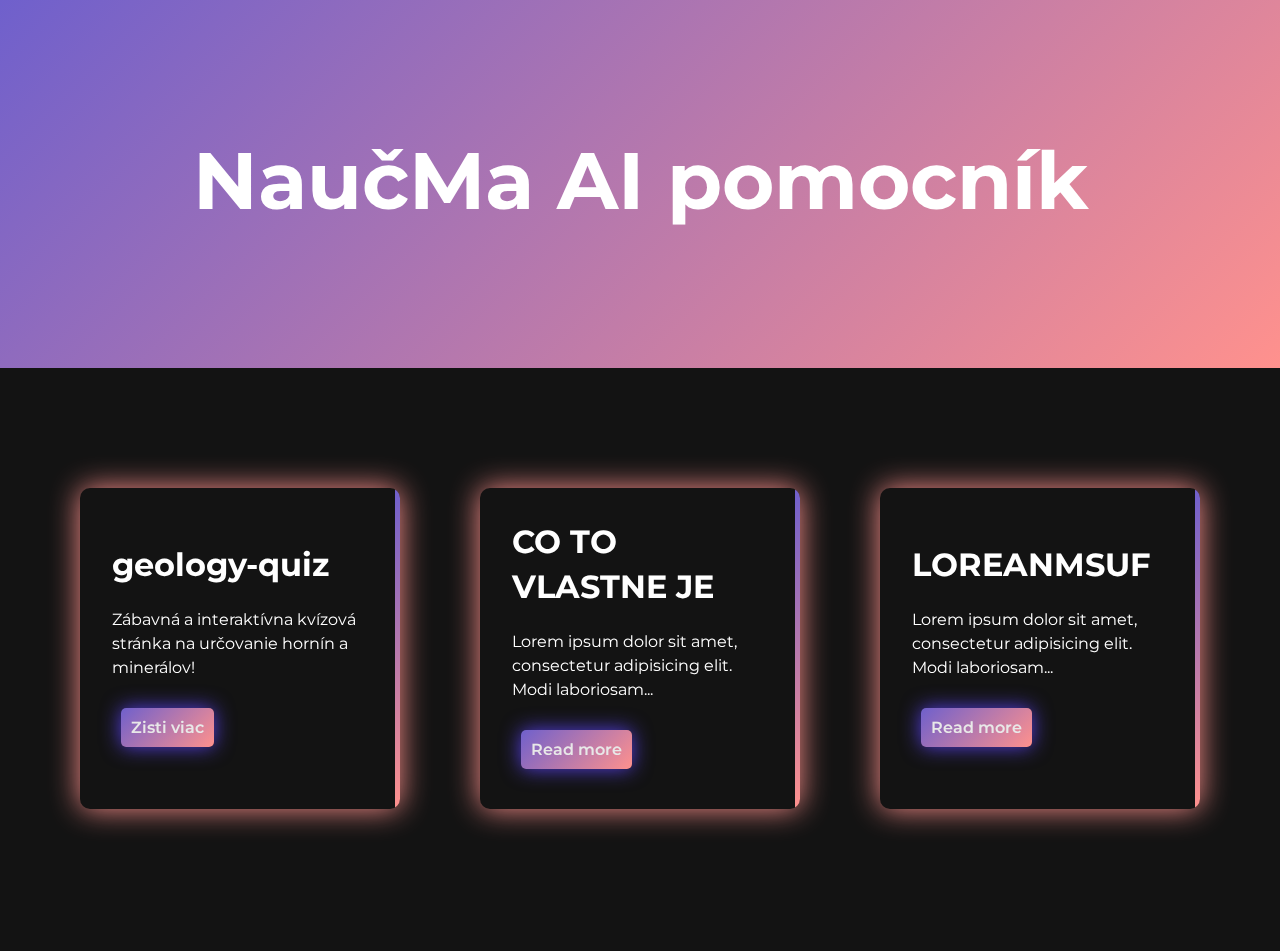
==== Ai-part.html @ 34974630 "Add files via upload" ====
<!DOCTYPE html>
<html lang="en">
<head>
  <meta charset="UTF-8">
  <meta name="viewport" content="width=device-width, initial-scale=1.0">
  <title>NaučMa</title>
  <link rel="stylesheet" href="ai.css">
  <link rel="icon" type="image/x-icon" href="letters.png">
</head>
<body>

  <div id="space">
    <h1 id="podnadpis">NaučMa AI pomocník</h1>
  </div>
  
  <div id="cards">
    <div class="card">
      <div class="content">
        <p class="heading">geology-quiz</p>
        <p class="para">Zábavná a interaktívna kvízová stránka na určovanie hornín a minerálov!</p>
        <a href="page-1.html">
          <button class="btn">Zisti viac</button>
          </a>
      </div>
    </div>
    <div class="card">
      <div class="content">
        <p class="heading">CO TO VLASTNE JE</p>
        <p class="para">Lorem ipsum dolor sit amet, consectetur adipisicing elit. Modi laboriosam...</p>
        <a href="">
          <button class="btn">Read more</button>
          </a>
      </div>
    </div>
    <div class="card">
      <div class="content">
        <p class="heading">LOREANMSUF</p>
        <p class="para">Lorem ipsum dolor sit amet, consectetur adipisicing elit. Modi laboriosam...</p>
        <a href="">
        <button class="btn">Read more</button>
        </a>
      </div>
    </div>
  </div>
</body>
<footer>
  <p id="fot">Version 1.4.3</p>
</footer>
</html>
---- ai.css ----
@import url('https://fonts.googleapis.com/css2?family=DM+Sans:ital,opsz,wght@0,9..40,100..1000;1,9..40,100..1000&family=Montserrat:ital,wght@0,100..900;1,100..900&display=swap');



:root {
  --background: #131313;
  --buttons: #7362ca;
  --buttons-hover: #ff918d;
  --button-text:#ffffff;
  --text: #ffffff;
  --nadpis: #6f60cc;
  --popups: #f8f9fa;
  --podnadpis: #222222;
}

* {
  margin: 0;
  padding: 0;
  box-sizing: border-box;
}

html, body {
  width: 100%;
  height: 100%;
  overflow-x: hidden;
}

body {
  display: block;
  font-family: "Montserrat";
  background-color: var(--background);
  line-height: 1.4
}

p {
  font-size: 16px
}

header {
  color: #96BB7C;
  margin-top: 100px;
  margin-bottom: 100px;
}

#Nadpis {
  font-size: 16rem;
  letter-spacing: 10px;
  top: 60px;
  background-image: linear-gradient(#6f60cc, #ff918d);
  color: transparent;
  background-clip: text;
  margin-bottom: 0.5rem;
  text-align: center;
}

#podnadpis {
  font-size: 80px;
  color: var(--text);
  margin-bottom: 1rem;
  margin-top: 10px;
  text-align: center;
}
#podpodnadpis{
  font-size: 20px;
  color: var(--text);
  margin-bottom: 9rem;
  margin-top: 10px;
  text-align: center;
}
#headbt {
  display: flex;
  justify-content: space-evenly;
}

#buttonss {
  display: flex;
  justify-content: space-evenly;
}

#space {
  background: linear-gradient(-45deg, #ff918d 0%, #6f60cc 100%);
  padding: 9%;  
  width: 100%;
  box-sizing: border-box;
  height: auto; 
  margin: 0; 
}

#cards{
  display: flex;
  justify-content: space-evenly;
  margin-top: 120px;
  margin-bottom: 120px;
}

button {
  font-family: "Montserrat";
  margin: 0.5rem 9px;
  align-self: center;
  padding: 12px 30px;
  font-size: 1rem;
  font-weight: bold;
  color: var(--button-text);
  background-color: var(--buttons);
  border: none;
  border-radius: 5px;
  cursor: pointer;
  transition: background-color 0.3s ease, transform 0.2s ease;
}

button:hover {
  background-color: var(--buttons-hover);
  transform: scale(1.05);
}


.card {
  position: relative;
  display: flex;
  align-items: center;
  justify-content: center;
  width: 320px;
  box-shadow: 0 0px 30px #ff918d;
  padding: 32px;
  overflow: hidden;
  border-radius: 10px;
  transition: all 0.5s cubic-bezier(0.23, 1, 0.320, 1);
}

.content {
  display: flex;
  flex-direction: column;
  align-items: flex-start;
  gap: 20px;
  color: white;
  transition: all 0.5s cubic-bezier(0.23, 1, 0.320, 1);
}

.content .heading {
  font-weight: 700;
  font-size: 32px;
}

.content .para {
  line-height: 1.5;
}

.content .btn {
  color: #e8e8e8;
  text-decoration: none;
  padding: 10px;
  font-weight: 600;
  border: none;
  cursor: pointer;
  background: linear-gradient(-45deg, #ff918d 0%, #6f60cc 100%);
  border-radius: 5px;
  box-shadow: 0 0px 20px #553fe2;
}

.card::before {
  content: "";
  position: absolute;
  right: 0;
  bottom: 0;
  width: 5px;
  height: 100%;
  background: linear-gradient(-45deg, #ff918d 0%, #6f60cc 100%);
  z-index: -1;
  transition: all 0.5s cubic-bezier(0.23, 1, 0.320, 1);
}

.card:hover::before {
  width: 100%;
}

.card:hover {
  box-shadow: none;
  color: white;
}

.card:hover .btn {
  color: #212121;
  background: #e8e8e8;
}

.content .btn:hover {
  outline: 2px solid #e8e8e8;
  background: transparent;
  color: #e8e8e8;
}

.content .btn:active {
  transition: 500ms;
  box-shadow: none;
  padding: 8px;
}

#fot{
  display: flex;
  justify-content: center;
  color: #424242;
}
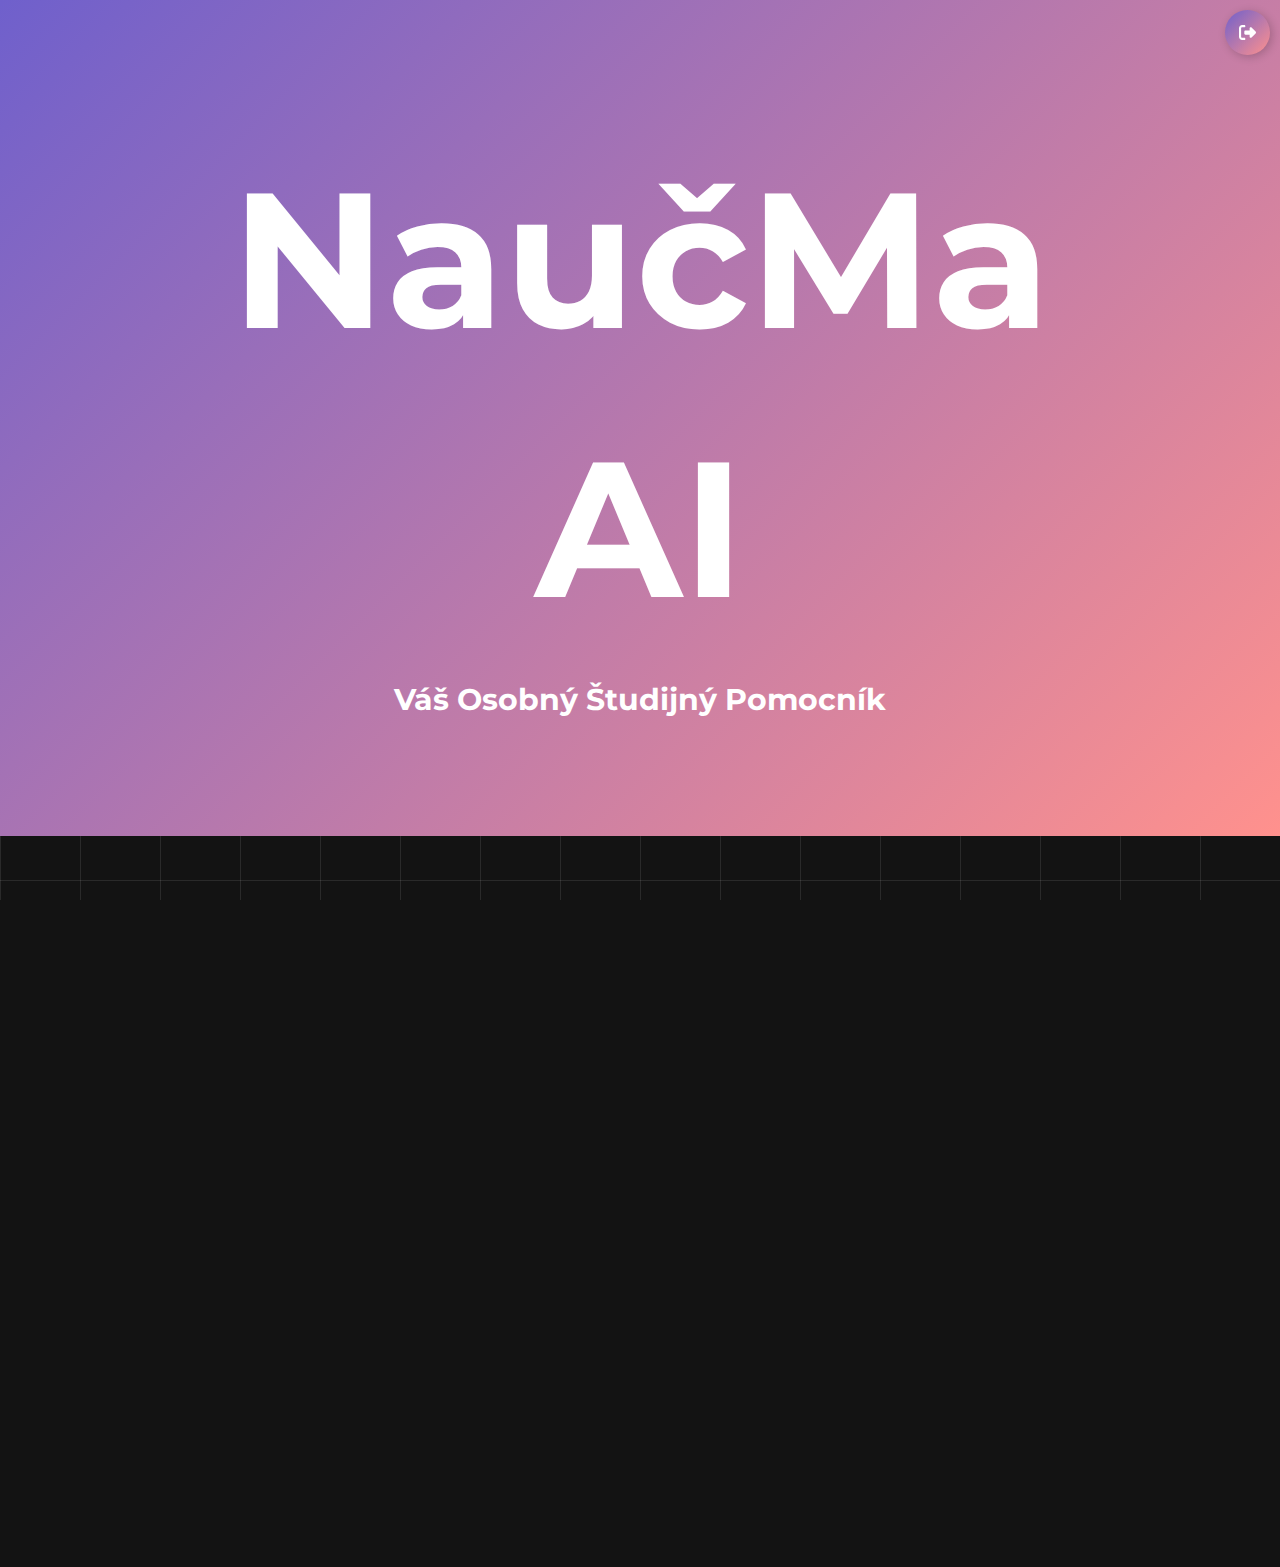
==== commit 2d993f70: "Add files via upload" ====
--- a/Ai-part.html
+++ b/Ai-part.html
@@ -9,38 +9,52 @@
 </head>
 <body>
 
+  <a href="index.html">
+    <button class="Btn" id="top-right-button">
+  
+        <div class="sign"><svg viewBox="0 0 512 512"><path d="M377.9 105.9L500.7 228.7c7.2 7.2 11.3 17.1 11.3 27.3s-4.1 20.1-11.3 27.3L377.9 406.1c-6.4 6.4-15 9.9-24 9.9c-18.7 0-33.9-15.2-33.9-33.9l0-62.1-128 0c-17.7 0-32-14.3-32-32l0-64c0-17.7 14.3-32 32-32l128 0 0-62.1c0-18.7 15.2-33.9 33.9-33.9c9 0 17.6 3.6 24 9.9zM160 96L96 96c-17.7 0-32 14.3-32 32l0 256c0 17.7 14.3 32 32 32l64 0c17.7 0 32 14.3 32 32s-14.3 32-32 32l-64 0c-53 0-96-43-96-96L0 128C0 75 43 32 96 32l64 0c17.7 0 32 14.3 32 32s-14.3 32-32 32z"></path></svg></div>
+        
+        <div class="text">späť</div>
+      </button>
+    </a>
+
   <div id="space">
-    <h1 id="podnadpis">NaučMa AI pomocník</h1>
+    <h1 id="podnadpis">NaučMa AI</h1>
+    <h2 id="podpodnadpis">Váš Osobný Študijný Pomocník</h2>
+    
+    
   </div>
-  
-  <div id="cards">
-    <div class="card">
-      <div class="content">
-        <p class="heading">geology-quiz</p>
-        <p class="para">Zábavná a interaktívna kvízová stránka na určovanie hornín a minerálov!</p>
-        <a href="page-1.html">
-          <button class="btn">Zisti viac</button>
-          </a>
+
+
+<div id="about">
+  <h2 id="podpodnadpis1">Čo NaučMa AI Vie?</h2>
+  <main>
+    <section id="features" class="features-section">
+      <div class="features-container">
+        <div class="feature-box">
+          <h3>Pomoc so štúdiom</h3>
+          <p>Získajte odpovede na otázky a vysvetlenia pre akýkoľvek predmet.</p>
+        </div>
+        <div class="feature-box">
+          <h3>Kvízy na mieru</h3>
+          <p>Generujte kvízy na precvičenie svojich vedomostí.</p>
+        </div>
+        <div class="feature-box">
+          <h3>Interaktívne učenie</h3>
+          <p>Analyzujte obrázky, diagramy a učte sa vizuálne.</p>
+        </div>
+        <div class="feature-box">
+          <h3>Študijné tipy</h3>
+          <p>Plánujte si čas a objavte efektívne metódy učenia.</p>
+        </div>
       </div>
-    </div>
-    <div class="card">
-      <div class="content">
-        <p class="heading">CO TO VLASTNE JE</p>
-        <p class="para">Lorem ipsum dolor sit amet, consectetur adipisicing elit. Modi laboriosam...</p>
-        <a href="">
-          <button class="btn">Read more</button>
-          </a>
-      </div>
-    </div>
-    <div class="card">
-      <div class="content">
-        <p class="heading">LOREANMSUF</p>
-        <p class="para">Lorem ipsum dolor sit amet, consectetur adipisicing elit. Modi laboriosam...</p>
-        <a href="">
-        <button class="btn">Read more</button>
-        </a>
-      </div>
-    </div>
+    </section>
+
+  </main>
+  <div id="try">
+    <a href="https://shorturl.at/d2aDf">
+      <button class="button" style="vertical-align:middle"><span>Vyskusaj</span></button>
+    </a>
   </div>
 </body>
 <footer>
--- a/ai.css
+++ b/ai.css
@@ -25,11 +25,32 @@
   overflow-x: hidden;
 }
 
-body {
+body{
   display: block;
   font-family: "Montserrat";
   background-color: var(--background);
-  line-height: 1.4
+  line-height: 1.4;
+  width: 100%;
+  height: 100%;
+
+  background: #131313;
+  --gap: 5em;
+  --line: 1px;
+  --color: rgba(255, 255, 255, 0.2);
+
+  background-image: linear-gradient(
+      -90deg,
+      transparent calc(var(--gap) - var(--line)),
+      var(--color) calc(var(--gap) - var(--line) + 1px),
+      var(--color) var(--gap)
+    ),
+    linear-gradient(
+      0deg,
+      transparent calc(var(--gap) - var(--line)),
+      var(--color) calc(var(--gap) - var(--line) + 1px),
+      var(--color) var(--gap)
+    );
+  background-size: var(--gap) var(--gap);
 }
 
 p {
@@ -41,6 +62,46 @@
   margin-top: 100px;
   margin-bottom: 100px;
 }
+
+
+
+
+
+
+
+.features-section {
+  padding: 50px 20px;
+  text-align: center;
+}
+
+.features-container {
+  display: flex;
+  gap: 20px;
+  justify-content: space-evenly;
+  flex-wrap: wrap;
+}
+
+.feature-box {
+  background: var(--background);
+  padding: 20px;
+  border-radius: 5px;
+  max-width: 300px;
+  width: 320px;
+  box-shadow: 0 0px 30px #ff918d;
+  padding: 32px;
+  overflow: hidden;
+  border-radius: 10px;
+  transition: all 0.5s cubic-bezier(0.23, 1, 0.320, 1);
+  color: white;
+}
+
+.feature-box h3 {
+  margin-bottom: 10px;
+  background-image: linear-gradient(#6f60cc, #ff918d);
+  color: transparent;
+  background-clip: text;
+}
+
 
 #Nadpis {
   font-size: 16rem;
@@ -54,19 +115,29 @@
 }
 
 #podnadpis {
-  font-size: 80px;
+  font-size: 1200%;
   color: var(--text);
   margin-bottom: 1rem;
   margin-top: 10px;
   text-align: center;
 }
 #podpodnadpis{
-  font-size: 20px;
+  font-size: 30px;
   color: var(--text);
-  margin-bottom: 9rem;
   margin-top: 10px;
   text-align: center;
-}
+
+}
+
+#podpodnadpis1{
+  font-size: 70px;
+  color: var(--text);
+  margin-top: 10px;
+  text-align: center;
+  margin-top: 90px;
+  margin-bottom: 30px;
+}
+
 #headbt {
   display: flex;
   justify-content: space-evenly;
@@ -94,18 +165,18 @@
 }
 
 button {
-  font-family: "Montserrat";
-  margin: 0.5rem 9px;
-  align-self: center;
-  padding: 12px 30px;
-  font-size: 1rem;
-  font-weight: bold;
-  color: var(--button-text);
-  background-color: var(--buttons);
+  font-family: "DM sans";
+  font-size: 20px;
+  color: #e8e8e8;
+  text-decoration: none;
+  padding: 10px;
+  font-weight: 600;
   border: none;
+  cursor: pointer;
+  background: linear-gradient(-45deg, #ff918d 0%, #6f60cc 100%);
+    background-color: rgba(0, 0, 0, 0);
   border-radius: 5px;
-  cursor: pointer;
-  transition: background-color 0.3s ease, transform 0.2s ease;
+  box-shadow: 0 0px 20px #553fe2;
 }
 
 button:hover {
@@ -200,3 +271,164 @@
   justify-content: center;
   color: #424242;
 }
+
+
+#cards{
+  display: flex;
+
+}
+
+#card{
+  color: white;
+  font-weight: bold;
+  letter-spacing: 1.2px;
+  display: flex;
+  align-items: center;
+  justify-content: center;
+  width: 320px;
+  box-shadow: 0 0px 30px #ff918d;
+  padding: 32px;
+  overflow: hidden;
+  border-radius: 10px;
+  transition: all 0.5s cubic-bezier(0.23, 1, 0.320, 1);
+}
+
+
+.button {
+  display: flex;
+  justify-content: center;
+  display: inline-block;
+  border-radius: 7px;
+  border: none;
+  background:  linear-gradient(-45deg, #ff918d 0%, #6f60cc 100%);
+  color: white;
+  font-family: inherit;
+  text-align: center;
+  font-size: 18px;
+  width: 15em;
+  padding: 1em;
+  transition: all 0.4s;
+  cursor: pointer;
+ }
+ 
+ .button span {
+  cursor: pointer;
+  display: inline-block;
+  position: relative;
+  transition: 0.4s;
+  
+ }
+ 
+ .button span:after {
+  content: 'zadarmo';
+  position: absolute;
+  opacity: 0;
+  top: 0;
+  right: -20px;
+  transition: 0.7s;;
+ }
+ 
+ .button:hover span {
+  padding-right: 4.9em;
+  
+ }
+
+ .button:hover{
+  box-shadow: 0 0px 30px var(--buttons-hover);
+ }
+ 
+ .button:hover span:after {
+  opacity: 4;
+  right: 0;
+  
+ }
+
+#try{
+  display: flex;
+  justify-content: space-evenly;
+}
+
+
+#top-right-button {
+  position: fixed;
+  top: 10px;
+  right: 10px;
+}
+
+
+.Btn {
+  display: flex;
+  align-items: center;
+  justify-content: flex-start;
+  width: 45px;
+  height: 45px;
+  border: none;
+  border-radius: 50%;
+  cursor: pointer;
+  position: relative;
+  overflow: hidden;
+  transition-duration: .3s;
+  box-shadow: 2px 2px 10px rgba(0, 0, 0, 0.199);
+  background-color: rgb(255, 65, 65);
+}
+
+
+
+
+
+
+
+ /*exit sign?*/
+
+.sign {
+  width: 100%;
+  transition-duration: .3s;
+  display: flex;
+  align-items: center;
+  justify-content: center;
+}
+
+.sign svg {
+  width: 17px;
+}
+
+.sign svg path {
+  fill: white;
+}
+/* text */
+.text {
+  position: absolute;
+  right: 0%;
+  width: 0%;
+  opacity: 0;
+  color: rgb(255, 255, 255);
+  font-size: 1.2em;
+  font-weight: 600;
+  transition-duration: .3s;
+}
+/* hover effect on button width */
+.Btn:hover {
+  width: 125px;
+  border-radius: 40px;
+  transition-duration: .3s;
+  background: rgb(255, 65, 65);
+}
+
+.Btn:hover .sign {
+  width: 30%;
+  transition-duration: .3s;
+  
+}
+/* hover effect button's text */
+.Btn:hover .text {
+  opacity: 1;
+  width: 70%;
+  transition-duration: .3s;
+  padding-right: 10px;
+  
+}
+/* button click effect*/
+.Btn:active {
+  transform: translate(2px ,2px);
+  background: rgb(255, 65, 65);
+}